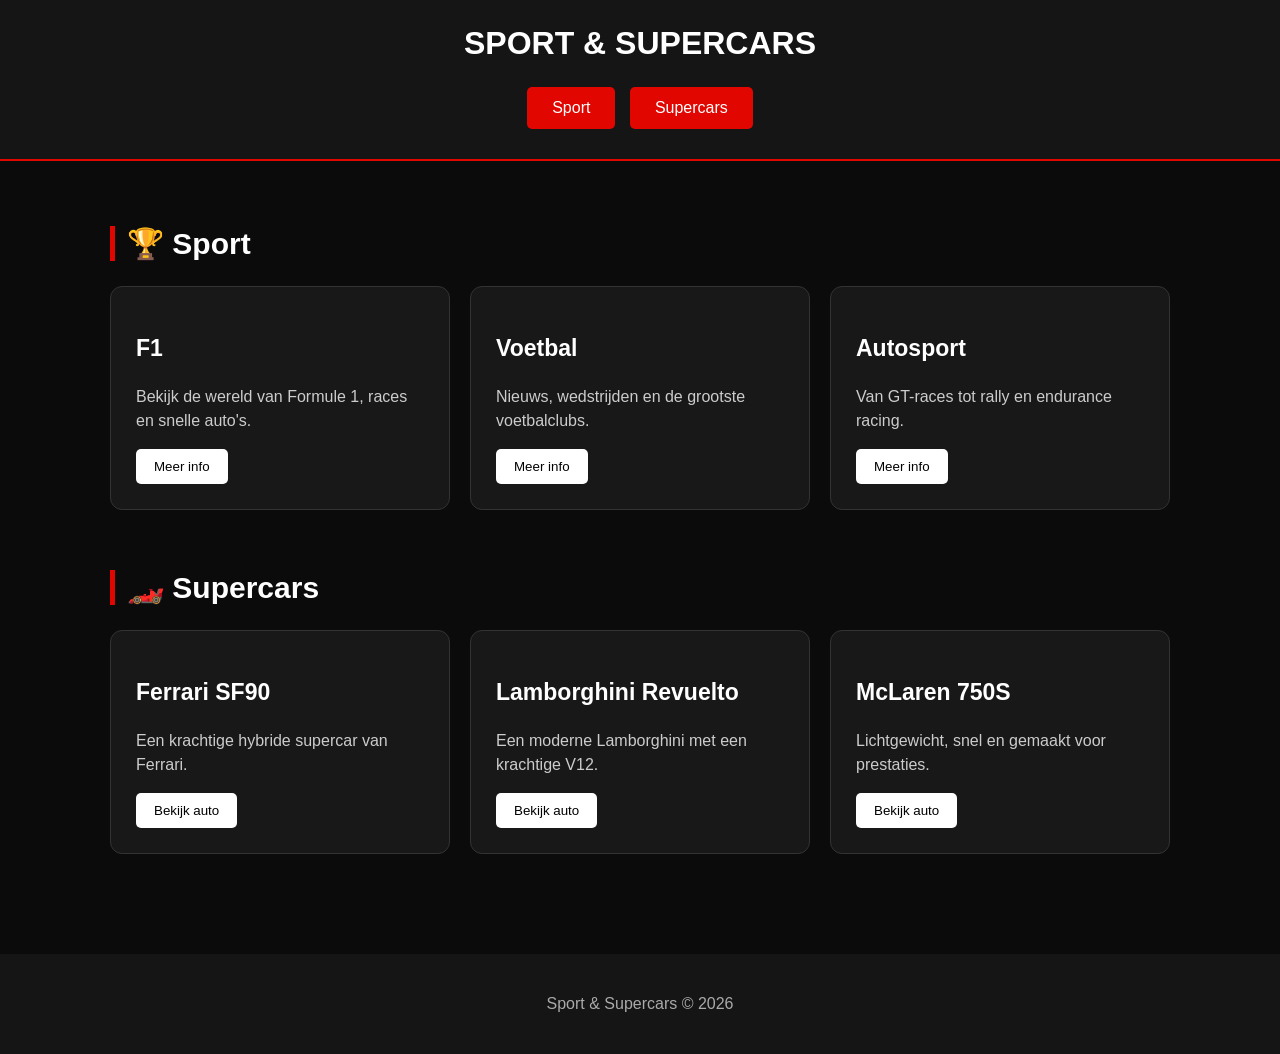
==== index.html @ 11215ab8 "Rename Index.html to index.html" ====
<!DOCTYPE html>
<html lang="nl">
<head>
    <meta charset="UTF-8">
    <meta name="viewport" content="width=device-width, initial-scale=1.0">

    <title>Sport & Supercars</title>

    <link rel="stylesheet" href="style.css">
</head>

<body>

    <header>
        <h1>SPORT & SUPERCARS</h1>

        <nav>
            <button onclick="showSection('sport')">Sport</button>
            <button onclick="showSection('cars')">Supercars</button>
        </nav>
    </header>


    <main>

        <section id="sport">
            <h2>🏆 Sport</h2>

            <div class="cards">

                <div class="card">
                    <h3>F1</h3>
                    <p>Bekijk de wereld van Formule 1, races en snelle auto's.</p>
                    <button onclick="showMessage('Formule 1 is de snelste raceklasse ter wereld!')">
                        Meer info
                    </button>
                </div>

                <div class="card">
                    <h3>Voetbal</h3>
                    <p>Nieuws, wedstrijden en de grootste voetbalclubs.</p>
                    <button onclick="showMessage('Voetbal is een van de populairste sporten ter wereld!')">
                        Meer info
                    </button>
                </div>

                <div class="card">
                    <h3>Autosport</h3>
                    <p>Van GT-races tot rally en endurance racing.</p>
                    <button onclick="showMessage('Autosport draait om snelheid, techniek en strategie!')">
                        Meer info
                    </button>
                </div>

            </div>
        </section>


        <section id="cars">
            <h2>🏎️ Supercars</h2>

            <div class="cards">

                <div class="card car">
                    <h3>Ferrari SF90</h3>
                    <p>Een krachtige hybride supercar van Ferrari.</p>
                    <button onclick="showMessage('De Ferrari SF90 combineert een V8 met elektrische motoren.')">
                        Bekijk auto
                    </button>
                </div>

                <div class="card car">
                    <h3>Lamborghini Revuelto</h3>
                    <p>Een moderne Lamborghini met een krachtige V12.</p>
                    <button onclick="showMessage('De Revuelto is een hybride V12-supercar.')">
                        Bekijk auto
                    </button>
                </div>

                <div class="card car">
                    <h3>McLaren 750S</h3>
                    <p>Lichtgewicht, snel en gemaakt voor prestaties.</p>
                    <button onclick="showMessage('De McLaren 750S is gebouwd met snelheid als belangrijkste doel.')">
                        Bekijk auto
                    </button>
                </div>

            </div>
        </section>

    </main>


    <div id="message"></div>


    <footer>
        <p>Sport & Supercars © 2026</p>
    </footer>


    <script src="script.js"></script>

</body>
</html>
---- style.css ----
* {
    box-sizing: border-box;
}

body {
    margin: 0;
    font-family: Arial, sans-serif;
    background: #0b0b0b;
    color: white;
}

header {
    background: #151515;
    padding: 25px;
    text-align: center;
    border-bottom: 2px solid #e10600;
}

header h1 {
    margin: 0 0 20px;
    font-size: 32px;
}

nav button {
    background: #e10600;
    color: white;
    border: none;
    padding: 12px 25px;
    margin: 5px;
    border-radius: 5px;
    cursor: pointer;
    font-size: 16px;
}

nav button:hover {
    background: #ff2b2b;
}

main {
    max-width: 1100px;
    margin: auto;
    padding: 40px 20px;
}

section {
    margin-bottom: 60px;
}

h2 {
    font-size: 30px;
    border-left: 5px solid #e10600;
    padding-left: 12px;
}

.cards {
    display: flex;
    gap: 20px;
    flex-wrap: wrap;
}

.card {
    background: #181818;
    padding: 25px;
    border-radius: 12px;
    flex: 1;
    min-width: 250px;
    border: 1px solid #333;
    transition: 0.3s;
}

.card:hover {
    transform: translateY(-7px);
    border-color: #e10600;
}

.card h3 {
    font-size: 23px;
}

.card p {
    color: #cccccc;
    line-height: 1.5;
}

.card button {
    background: white;
    color: black;
    border: none;
    padding: 10px 18px;
    border-radius: 5px;
    cursor: pointer;
}

.card button:hover {
    background: #e10600;
    color: white;
}

#message {
    display: none;
    position: fixed;
    bottom: 25px;
    right: 25px;
    background: #e10600;
    padding: 18px 25px;
    border-radius: 8px;
    max-width: 350px;
}

footer {
    text-align: center;
    padding: 25px;
    background: #151515;
    color: #aaa;
}
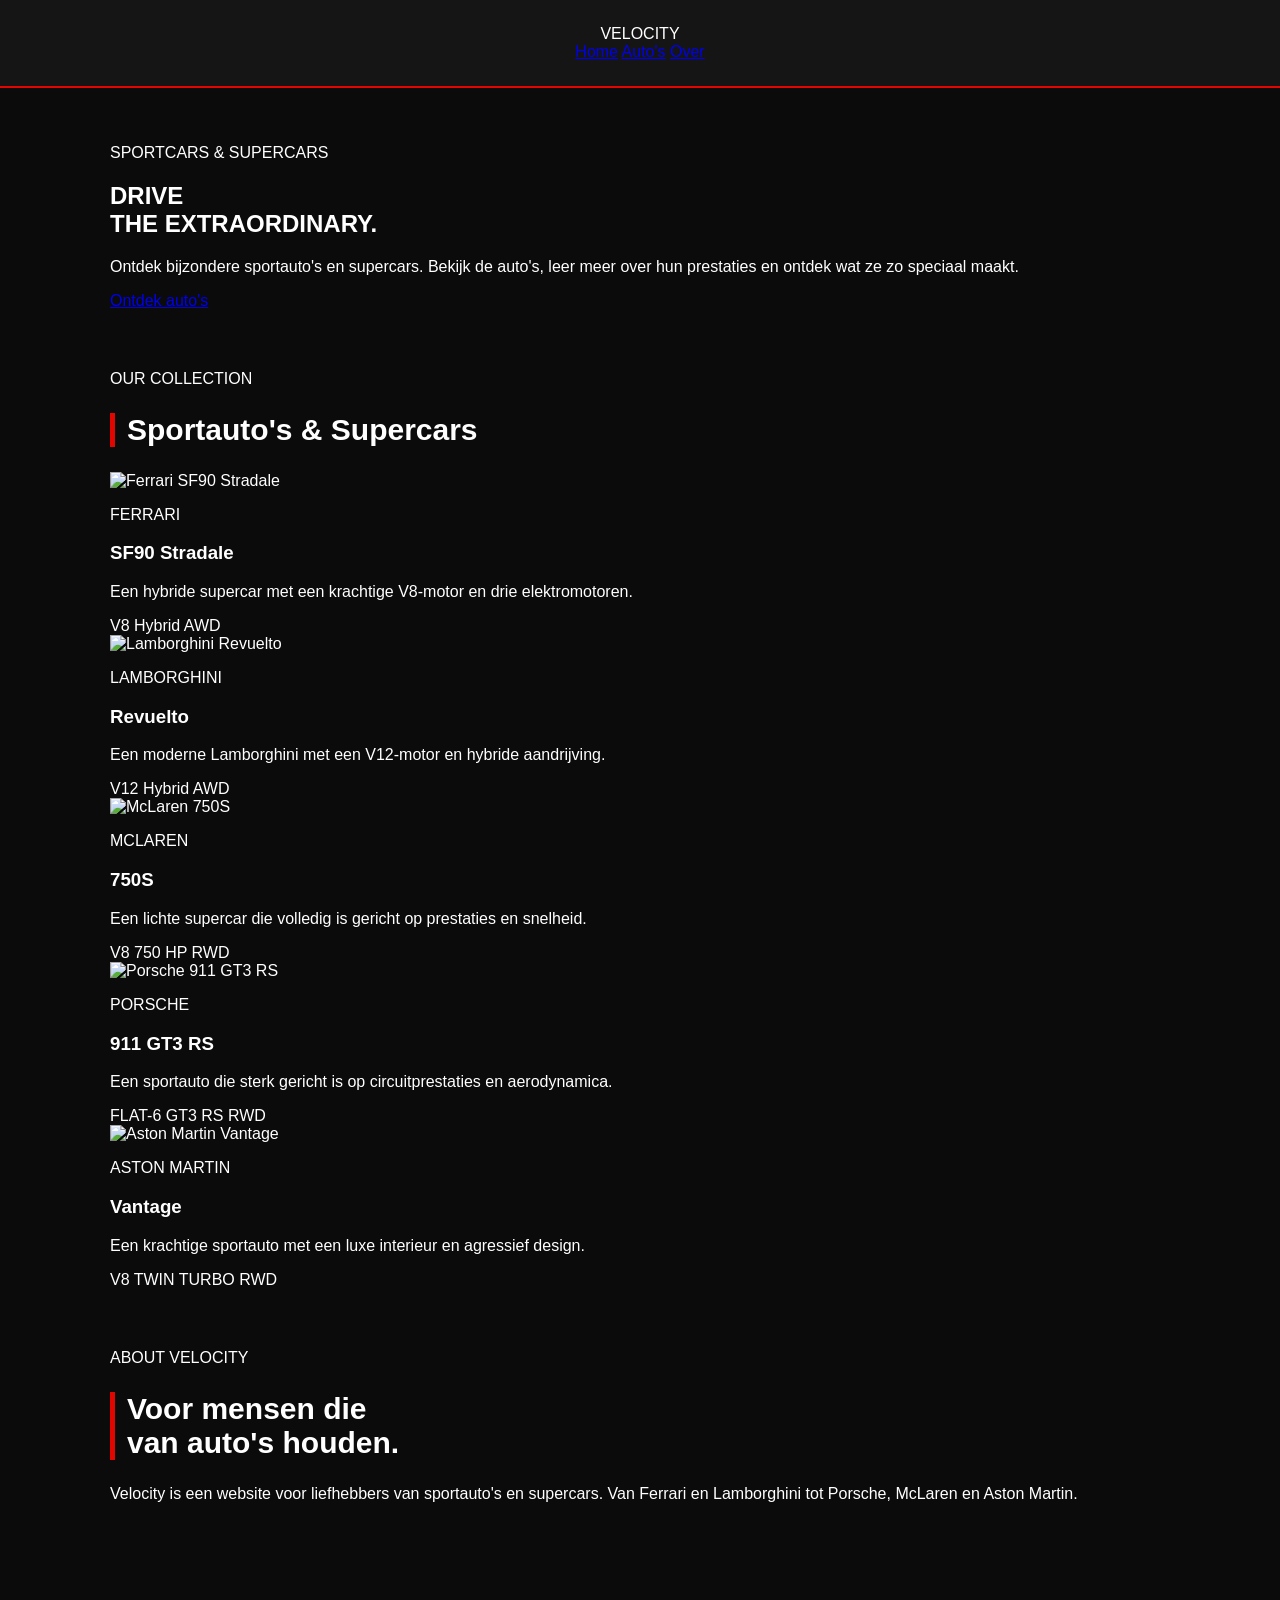
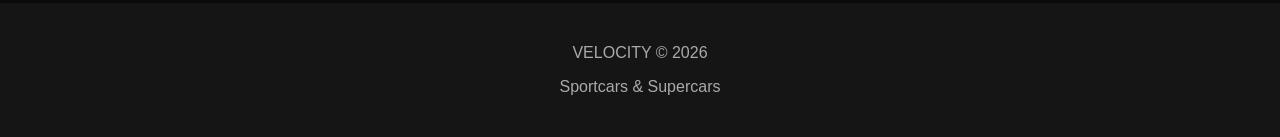
==== commit 82acda3f: "Update index.html" ====
--- a/index.html
+++ b/index.html
@@ -4,7 +4,7 @@
     <meta charset="UTF-8">
     <meta name="viewport" content="width=device-width, initial-scale=1.0">
 
-    <title>Sport & Supercars</title>
+    <title>Velocity | Sportcars & Supercars</title>
 
     <link rel="stylesheet" href="style.css">
 </head>
@@ -12,90 +12,251 @@
 <body>
 
     <header>
-        <h1>SPORT & SUPERCARS</h1>
+
+        <div class="logo">
+            VELOCITY
+        </div>
 
         <nav>
-            <button onclick="showSection('sport')">Sport</button>
-            <button onclick="showSection('cars')">Supercars</button>
+            <a href="#home">Home</a>
+            <a href="#cars">Auto's</a>
+            <a href="#about">Over</a>
         </nav>
+
     </header>
 
 
     <main>
 
-        <section id="sport">
-            <h2>🏆 Sport</h2>
-
-            <div class="cards">
-
-                <div class="card">
-                    <h3>F1</h3>
-                    <p>Bekijk de wereld van Formule 1, races en snelle auto's.</p>
-                    <button onclick="showMessage('Formule 1 is de snelste raceklasse ter wereld!')">
-                        Meer info
-                    </button>
-                </div>
-
-                <div class="card">
-                    <h3>Voetbal</h3>
-                    <p>Nieuws, wedstrijden en de grootste voetbalclubs.</p>
-                    <button onclick="showMessage('Voetbal is een van de populairste sporten ter wereld!')">
-                        Meer info
-                    </button>
-                </div>
-
-                <div class="card">
-                    <h3>Autosport</h3>
-                    <p>Van GT-races tot rally en endurance racing.</p>
-                    <button onclick="showMessage('Autosport draait om snelheid, techniek en strategie!')">
-                        Meer info
-                    </button>
-                </div>
+        <!-- HERO -->
+
+        <section id="home" class="hero">
+
+            <div class="hero-text">
+
+                <p class="small-title">SPORTCARS & SUPERCARS</p>
+
+                <h1>
+                    DRIVE<br>
+                    <span>THE EXTRAORDINARY.</span>
+                </h1>
+
+                <p>
+                    Ontdek bijzondere sportauto's en supercars.
+                    Bekijk de auto's, leer meer over hun prestaties
+                    en ontdek wat ze zo speciaal maakt.
+                </p>
+
+                <a href="#cars" class="hero-button">
+                    Ontdek auto's
+                </a>
 
             </div>
+
         </section>
 
 
-        <section id="cars">
-            <h2>🏎️ Supercars</h2>
-
-            <div class="cards">
-
-                <div class="card car">
-                    <h3>Ferrari SF90</h3>
-                    <p>Een krachtige hybride supercar van Ferrari.</p>
-                    <button onclick="showMessage('De Ferrari SF90 combineert een V8 met elektrische motoren.')">
-                        Bekijk auto
-                    </button>
-                </div>
-
-                <div class="card car">
-                    <h3>Lamborghini Revuelto</h3>
-                    <p>Een moderne Lamborghini met een krachtige V12.</p>
-                    <button onclick="showMessage('De Revuelto is een hybride V12-supercar.')">
-                        Bekijk auto
-                    </button>
-                </div>
-
-                <div class="card car">
-                    <h3>McLaren 750S</h3>
-                    <p>Lichtgewicht, snel en gemaakt voor prestaties.</p>
-                    <button onclick="showMessage('De McLaren 750S is gebouwd met snelheid als belangrijkste doel.')">
-                        Bekijk auto
-                    </button>
-                </div>
-
+        <!-- CARS -->
+
+        <section id="cars" class="cars-section">
+
+            <div class="section-title">
+                <p>OUR COLLECTION</p>
+                <h2>Sportauto's & Supercars</h2>
             </div>
+
+
+            <div class="cars-grid">
+
+
+                <!-- Ferrari -->
+
+                <article class="car-card">
+
+                    <img
+                        src="https://commons.wikimedia.org/wiki/Special:FilePath/Ferrari%20SF90%20Stradale%20%E2%80%93%20f%2002052026.jpg"
+                        alt="Ferrari SF90 Stradale"
+                    >
+
+                    <div class="car-info">
+
+                        <p class="brand">FERRARI</p>
+
+                        <h3>SF90 Stradale</h3>
+
+                        <p>
+                            Een hybride supercar met een krachtige
+                            V8-motor en drie elektromotoren.
+                        </p>
+
+                        <div class="specs">
+                            <span>V8</span>
+                            <span>Hybrid</span>
+                            <span>AWD</span>
+                        </div>
+
+                    </div>
+
+                </article>
+
+
+                <!-- Lamborghini -->
+
+                <article class="car-card">
+
+                    <img
+                        src="https://commons.wikimedia.org/wiki/Special:FilePath/Lamborghini%20Revuelto%20IMG%200562.jpg"
+                        alt="Lamborghini Revuelto"
+                    >
+
+                    <div class="car-info">
+
+                        <p class="brand">LAMBORGHINI</p>
+
+                        <h3>Revuelto</h3>
+
+                        <p>
+                            Een moderne Lamborghini met een
+                            V12-motor en hybride aandrijving.
+                        </p>
+
+                        <div class="specs">
+                            <span>V12</span>
+                            <span>Hybrid</span>
+                            <span>AWD</span>
+                        </div>
+
+                    </div>
+
+                </article>
+
+
+                <!-- McLaren -->
+
+                <article class="car-card">
+
+                    <img
+                        src="https://commons.wikimedia.org/wiki/Special:FilePath/McLaren%20750S%20%2853047565942%29.jpg"
+                        alt="McLaren 750S"
+                    >
+
+                    <div class="car-info">
+
+                        <p class="brand">MCLAREN</p>
+
+                        <h3>750S</h3>
+
+                        <p>
+                            Een lichte supercar die volledig is
+                            gericht op prestaties en snelheid.
+                        </p>
+
+                        <div class="specs">
+                            <span>V8</span>
+                            <span>750 HP</span>
+                            <span>RWD</span>
+                        </div>
+
+                    </div>
+
+                </article>
+
+
+                <!-- Porsche -->
+
+                <article class="car-card">
+
+                    <img
+                        src="https://commons.wikimedia.org/wiki/Special:FilePath/Porsche%20911%20GT3%20RS.jpg"
+                        alt="Porsche 911 GT3 RS"
+                    >
+
+                    <div class="car-info">
+
+                        <p class="brand">PORSCHE</p>
+
+                        <h3>911 GT3 RS</h3>
+
+                        <p>
+                            Een sportauto die sterk gericht is op
+                            circuitprestaties en aerodynamica.
+                        </p>
+
+                        <div class="specs">
+                            <span>FLAT-6</span>
+                            <span>GT3 RS</span>
+                            <span>RWD</span>
+                        </div>
+
+                    </div>
+
+                </article>
+
+
+                <!-- Aston Martin -->
+
+                <article class="car-card">
+
+                    <img
+                        src="https://commons.wikimedia.org/wiki/Special:FilePath/Aston%20Martin%20Vantage%20%282024%29%20IMG%200002.jpg"
+                        alt="Aston Martin Vantage"
+                    >
+
+                    <div class="car-info">
+
+                        <p class="brand">ASTON MARTIN</p>
+
+                        <h3>Vantage</h3>
+
+                        <p>
+                            Een krachtige sportauto met een
+                            luxe interieur en agressief design.
+                        </p>
+
+                        <div class="specs">
+                            <span>V8</span>
+                            <span>TWIN TURBO</span>
+                            <span>RWD</span>
+                        </div>
+
+                    </div>
+
+                </article>
+
+
+            </div>
+
         </section>
 
+
+        <!-- ABOUT -->
+
+        <section id="about" class="about">
+
+            <p>ABOUT VELOCITY</p>
+
+            <h2>
+                Voor mensen die<br>
+                van auto's houden.
+            </h2>
+
+            <p class="about-text">
+                Velocity is een website voor liefhebbers van
+                sportauto's en supercars. Van Ferrari en Lamborghini
+                tot Porsche, McLaren en Aston Martin.
+            </p>
+
+        </section>
+
     </main>
 
 
-    <div id="message"></div>
-
-
     <footer>
-        <p>Sport & Supercars © 2026</p>
+
+        <p>VELOCITY © 2026</p>
+
+        <p>Sportcars & Supercars</p>
+
     </footer>
 
 
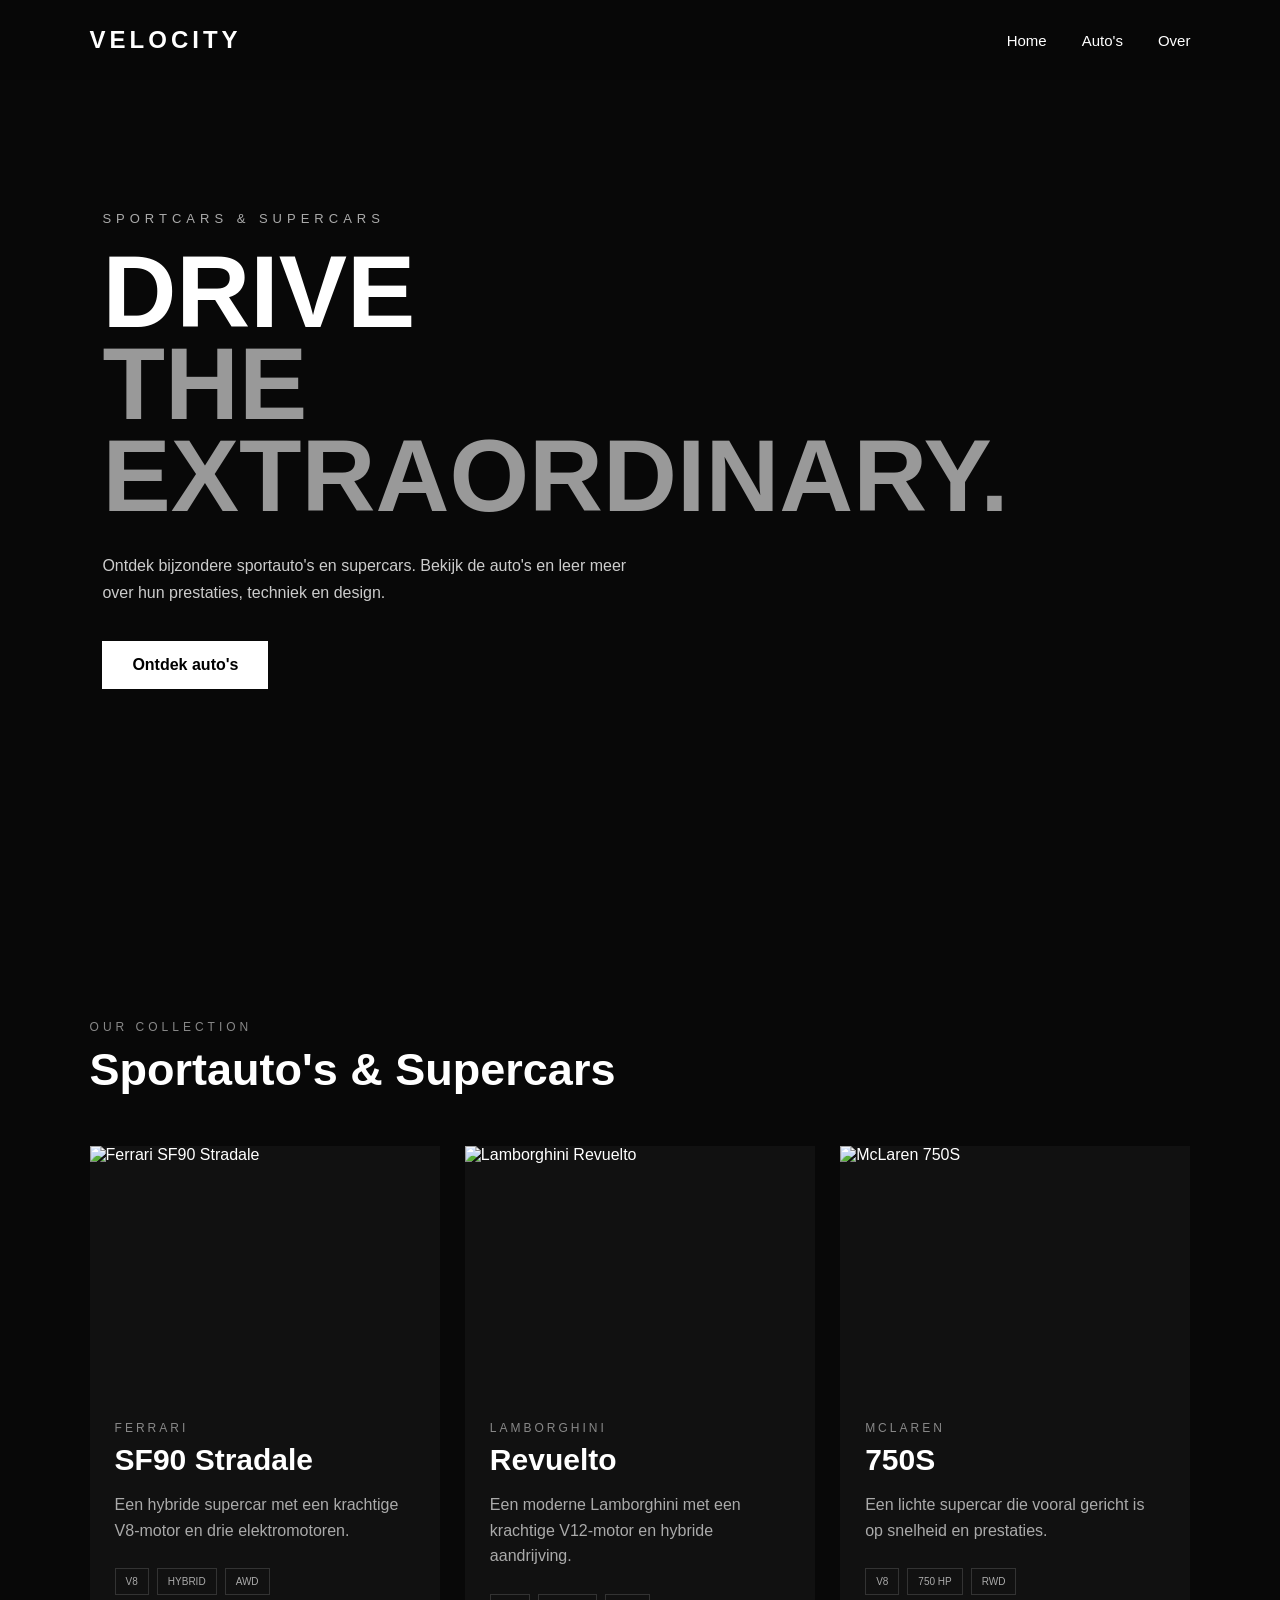
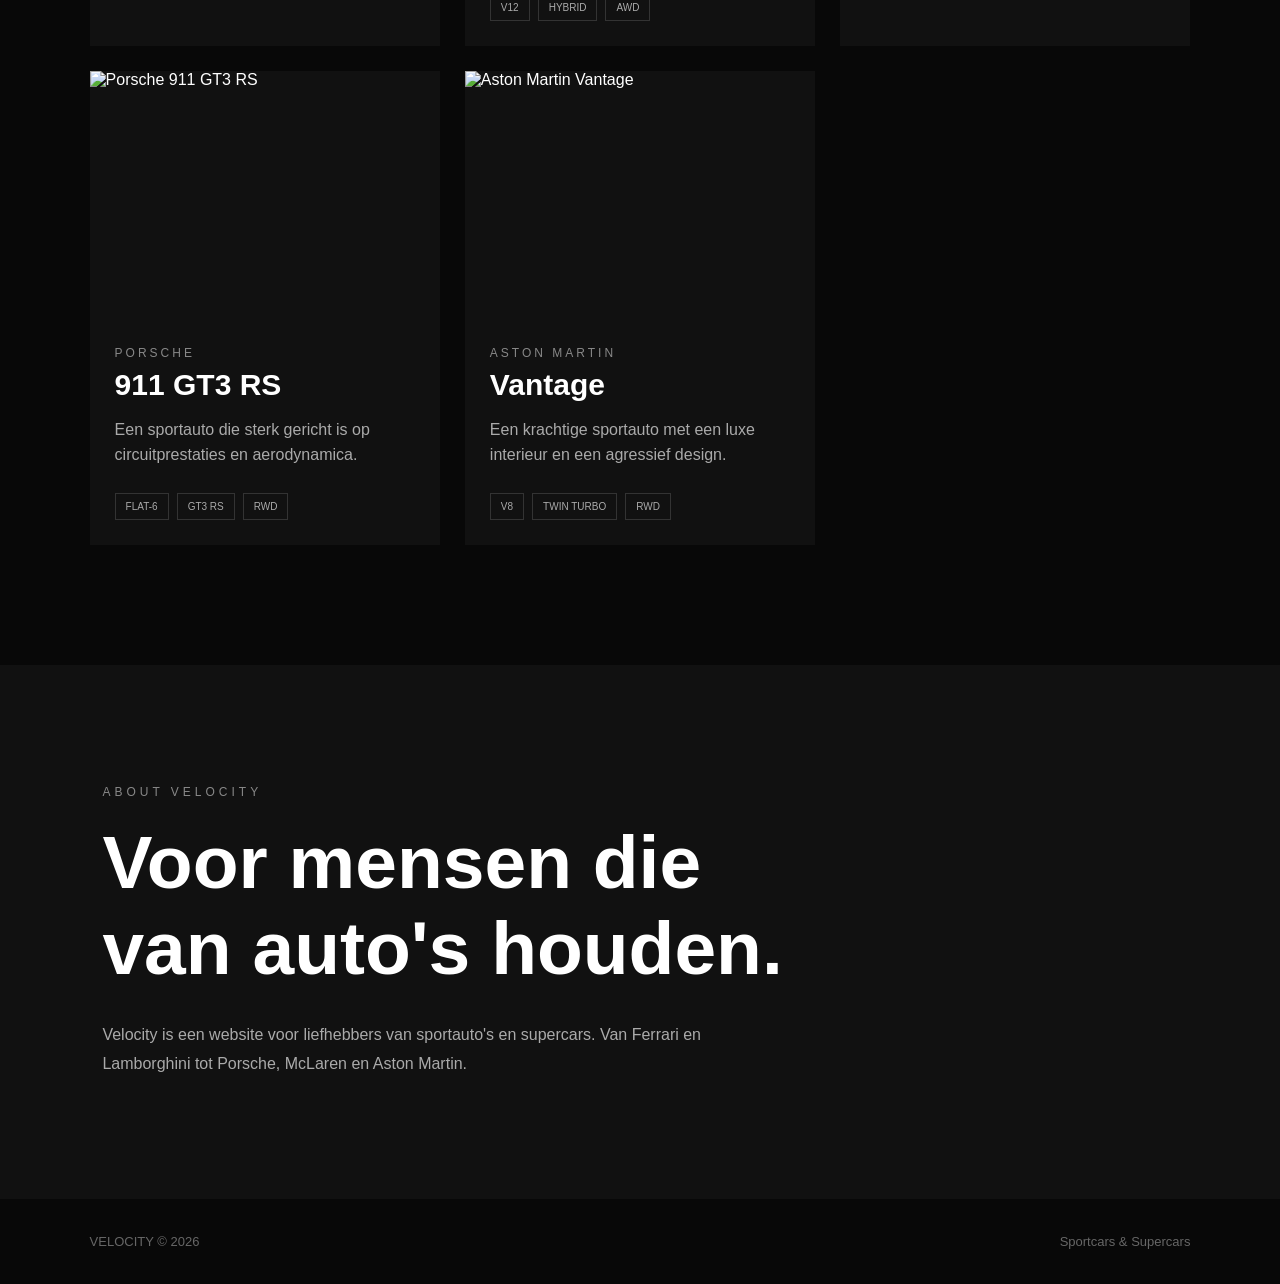
==== commit ce12496e: "Update index.html" ====
--- a/index.html
+++ b/index.html
@@ -1,5 +1,6 @@
 <!DOCTYPE html>
 <html lang="nl">
+
 <head>
     <meta charset="UTF-8">
     <meta name="viewport" content="width=device-width, initial-scale=1.0">
@@ -9,7 +10,10 @@
     <link rel="stylesheet" href="style.css">
 </head>
 
+
 <body>
+
+    <!-- HEADER -->
 
     <header>
 
@@ -26,25 +30,31 @@
     </header>
 
 
+
+    <!-- HOOFDGEDEELTE -->
+
     <main>
 
+
         <!-- HERO -->
 
         <section id="home" class="hero">
 
             <div class="hero-text">
 
-                <p class="small-title">SPORTCARS & SUPERCARS</p>
+                <p class="small-title">
+                    SPORTCARS & SUPERCARS
+                </p>
 
                 <h1>
                     DRIVE<br>
                     <span>THE EXTRAORDINARY.</span>
                 </h1>
 
-                <p>
+                <p class="intro">
                     Ontdek bijzondere sportauto's en supercars.
-                    Bekijk de auto's, leer meer over hun prestaties
-                    en ontdek wat ze zo speciaal maakt.
+                    Bekijk de auto's en leer meer over hun
+                    prestaties, techniek en design.
                 </p>
 
                 <a href="#cars" class="hero-button">
@@ -56,20 +66,29 @@
         </section>
 
 
-        <!-- CARS -->
+
+        <!-- AUTO'S -->
 
         <section id="cars" class="cars-section">
 
             <div class="section-title">
-                <p>OUR COLLECTION</p>
-                <h2>Sportauto's & Supercars</h2>
+
+                <p>
+                    OUR COLLECTION
+                </p>
+
+                <h2>
+                    Sportauto's & Supercars
+                </h2>
+
             </div>
 
 
+
             <div class="cars-grid">
 
 
-                <!-- Ferrari -->
+                <!-- FERRARI -->
 
                 <article class="car-card">
 
@@ -80,27 +99,35 @@
 
                     <div class="car-info">
 
-                        <p class="brand">FERRARI</p>
-
-                        <h3>SF90 Stradale</h3>
-
-                        <p>
-                            Een hybride supercar met een krachtige
-                            V8-motor en drie elektromotoren.
-                        </p>
-
-                        <div class="specs">
+                        <p class="brand">
+                            FERRARI
+                        </p>
+
+                        <h3>
+                            SF90 Stradale
+                        </h3>
+
+                        <p>
+                            Een hybride supercar met een
+                            krachtige V8-motor en drie
+                            elektromotoren.
+                        </p>
+
+                        <div class="specs">
+
                             <span>V8</span>
-                            <span>Hybrid</span>
+                            <span>HYBRID</span>
                             <span>AWD</span>
-                        </div>
-
-                    </div>
-
-                </article>
-
-
-                <!-- Lamborghini -->
+
+                        </div>
+
+                    </div>
+
+                </article>
+
+
+
+                <!-- LAMBORGHINI -->
 
                 <article class="car-card">
 
@@ -111,27 +138,35 @@
 
                     <div class="car-info">
 
-                        <p class="brand">LAMBORGHINI</p>
-
-                        <h3>Revuelto</h3>
+                        <p class="brand">
+                            LAMBORGHINI
+                        </p>
+
+                        <h3>
+                            Revuelto
+                        </h3>
 
                         <p>
                             Een moderne Lamborghini met een
-                            V12-motor en hybride aandrijving.
-                        </p>
-
-                        <div class="specs">
+                            krachtige V12-motor en hybride
+                            aandrijving.
+                        </p>
+
+                        <div class="specs">
+
                             <span>V12</span>
-                            <span>Hybrid</span>
+                            <span>HYBRID</span>
                             <span>AWD</span>
-                        </div>
-
-                    </div>
-
-                </article>
-
-
-                <!-- McLaren -->
+
+                        </div>
+
+                    </div>
+
+                </article>
+
+
+
+                <!-- MCLAREN -->
 
                 <article class="car-card">
 
@@ -142,27 +177,35 @@
 
                     <div class="car-info">
 
-                        <p class="brand">MCLAREN</p>
-
-                        <h3>750S</h3>
-
-                        <p>
-                            Een lichte supercar die volledig is
-                            gericht op prestaties en snelheid.
-                        </p>
-
-                        <div class="specs">
+                        <p class="brand">
+                            MCLAREN
+                        </p>
+
+                        <h3>
+                            750S
+                        </h3>
+
+                        <p>
+                            Een lichte supercar die vooral
+                            gericht is op snelheid en
+                            prestaties.
+                        </p>
+
+                        <div class="specs">
+
                             <span>V8</span>
                             <span>750 HP</span>
                             <span>RWD</span>
-                        </div>
-
-                    </div>
-
-                </article>
-
-
-                <!-- Porsche -->
+
+                        </div>
+
+                    </div>
+
+                </article>
+
+
+
+                <!-- PORSCHE -->
 
                 <article class="car-card">
 
@@ -173,27 +216,35 @@
 
                     <div class="car-info">
 
-                        <p class="brand">PORSCHE</p>
-
-                        <h3>911 GT3 RS</h3>
-
-                        <p>
-                            Een sportauto die sterk gericht is op
-                            circuitprestaties en aerodynamica.
-                        </p>
-
-                        <div class="specs">
+                        <p class="brand">
+                            PORSCHE
+                        </p>
+
+                        <h3>
+                            911 GT3 RS
+                        </h3>
+
+                        <p>
+                            Een sportauto die sterk gericht
+                            is op circuitprestaties en
+                            aerodynamica.
+                        </p>
+
+                        <div class="specs">
+
                             <span>FLAT-6</span>
                             <span>GT3 RS</span>
                             <span>RWD</span>
-                        </div>
-
-                    </div>
-
-                </article>
-
-
-                <!-- Aston Martin -->
+
+                        </div>
+
+                    </div>
+
+                </article>
+
+
+
+                <!-- ASTON MARTIN -->
 
                 <article class="car-card">
 
@@ -204,19 +255,26 @@
 
                     <div class="car-info">
 
-                        <p class="brand">ASTON MARTIN</p>
-
-                        <h3>Vantage</h3>
-
-                        <p>
-                            Een krachtige sportauto met een
-                            luxe interieur en agressief design.
-                        </p>
-
-                        <div class="specs">
+                        <p class="brand">
+                            ASTON MARTIN
+                        </p>
+
+                        <h3>
+                            Vantage
+                        </h3>
+
+                        <p>
+                            Een krachtige sportauto met
+                            een luxe interieur en een
+                            agressief design.
+                        </p>
+
+                        <div class="specs">
+
                             <span>V8</span>
                             <span>TWIN TURBO</span>
                             <span>RWD</span>
+
                         </div>
 
                     </div>
@@ -229,11 +287,14 @@
         </section>
 
 
-        <!-- ABOUT -->
+
+        <!-- OVER VELOCITY -->
 
         <section id="about" class="about">
 
-            <p>ABOUT VELOCITY</p>
+            <p>
+                ABOUT VELOCITY
+            </p>
 
             <h2>
                 Voor mensen die<br>
@@ -241,26 +302,37 @@
             </h2>
 
             <p class="about-text">
-                Velocity is een website voor liefhebbers van
-                sportauto's en supercars. Van Ferrari en Lamborghini
-                tot Porsche, McLaren en Aston Martin.
+                Velocity is een website voor liefhebbers
+                van sportauto's en supercars. Van Ferrari
+                en Lamborghini tot Porsche, McLaren en
+                Aston Martin.
             </p>
 
         </section>
 
+
     </main>
 
 
+
+    <!-- FOOTER -->
+
     <footer>
 
-        <p>VELOCITY © 2026</p>
-
-        <p>Sportcars & Supercars</p>
+        <p>
+            VELOCITY © 2026
+        </p>
+
+        <p>
+            Sportcars & Supercars
+        </p>
 
     </footer>
 
 
+
     <script src="script.js"></script>
 
 </body>
-</html>
+
+</html>
--- a/style.css
+++ b/style.css
@@ -1,115 +1,328 @@
 * {
     box-sizing: border-box;
+    margin: 0;
+    padding: 0;
+}
+
+html {
+    scroll-behavior: smooth;
 }
 
 body {
-    margin: 0;
     font-family: Arial, sans-serif;
-    background: #0b0b0b;
+    background: #080808;
     color: white;
 }
 
+
+/* HEADER */
+
 header {
-    background: #151515;
-    padding: 25px;
-    text-align: center;
-    border-bottom: 2px solid #e10600;
-}
-
-header h1 {
-    margin: 0 0 20px;
-    font-size: 32px;
-}
-
-nav button {
-    background: #e10600;
+    position: fixed;
+    top: 0;
+    width: 100%;
+    height: 80px;
+
+    display: flex;
+    justify-content: space-between;
+    align-items: center;
+
+    padding: 0 7%;
+
+    background: rgba(8, 8, 8, 0.85);
+
+    backdrop-filter: blur(10px);
+
+    z-index: 100;
+}
+
+
+.logo {
+    font-size: 24px;
+    font-weight: bold;
+    letter-spacing: 4px;
+}
+
+
+nav {
+    display: flex;
+    gap: 35px;
+}
+
+
+nav a {
     color: white;
-    border: none;
-    padding: 12px 25px;
-    margin: 5px;
-    border-radius: 5px;
-    cursor: pointer;
-    font-size: 16px;
-}
-
-nav button:hover {
-    background: #ff2b2b;
-}
-
-main {
-    max-width: 1100px;
-    margin: auto;
-    padding: 40px 20px;
-}
-
-section {
-    margin-bottom: 60px;
-}
-
-h2 {
-    font-size: 30px;
-    border-left: 5px solid #e10600;
-    padding-left: 12px;
-}
-
-.cards {
-    display: flex;
-    gap: 20px;
-    flex-wrap: wrap;
-}
-
-.card {
-    background: #181818;
-    padding: 25px;
-    border-radius: 12px;
-    flex: 1;
-    min-width: 250px;
-    border: 1px solid #333;
-    transition: 0.3s;
-}
-
-.card:hover {
-    transform: translateY(-7px);
-    border-color: #e10600;
-}
-
-.card h3 {
-    font-size: 23px;
-}
-
-.card p {
-    color: #cccccc;
-    line-height: 1.5;
-}
-
-.card button {
+    text-decoration: none;
+    font-size: 15px;
+}
+
+
+nav a:hover {
+    color: #999;
+}
+
+
+/* HERO */
+
+.hero {
+    min-height: 100vh;
+
+    display: flex;
+    align-items: center;
+
+    padding: 120px 8%;
+
+    background:
+        linear-gradient(
+            90deg,
+            #080808 0%,
+            rgba(8, 8, 8, 0.8) 40%,
+            rgba(8, 8, 8, 0.2) 100%
+        ),
+        url("https://commons.wikimedia.org/wiki/Special:FilePath/Ferrari%20SF90%20Stradale%20%E2%80%93%20f%2002052026.jpg");
+
+    background-size: cover;
+    background-position: center;
+}
+
+
+.hero-text {
+    max-width: 650px;
+}
+
+
+.small-title {
+    letter-spacing: 5px;
+    font-size: 13px;
+    color: #aaa;
+    margin-bottom: 20px;
+}
+
+
+.hero h1 {
+    font-size: clamp(55px, 8vw, 110px);
+    line-height: 0.9;
+    margin-bottom: 30px;
+}
+
+
+.hero h1 span {
+    color: #999;
+}
+
+
+.hero-text > p:not(.small-title) {
+    color: #ccc;
+    line-height: 1.7;
+    max-width: 550px;
+    margin-bottom: 35px;
+}
+
+
+.hero-button {
+    display: inline-block;
+
     background: white;
     color: black;
-    border: none;
-    padding: 10px 18px;
-    border-radius: 5px;
-    cursor: pointer;
-}
-
-.card button:hover {
-    background: #e10600;
-    color: white;
-}
-
-#message {
-    display: none;
-    position: fixed;
-    bottom: 25px;
-    right: 25px;
-    background: #e10600;
-    padding: 18px 25px;
-    border-radius: 8px;
-    max-width: 350px;
-}
+
+    padding: 15px 30px;
+
+    text-decoration: none;
+
+    font-weight: bold;
+
+    transition: 0.3s;
+}
+
+
+.hero-button:hover {
+    background: #aaa;
+}
+
+
+/* CARS */
+
+.cars-section {
+    padding: 120px 7%;
+}
+
+
+.section-title {
+    margin-bottom: 50px;
+}
+
+
+.section-title p {
+    color: #888;
+    letter-spacing: 4px;
+    font-size: 12px;
+}
+
+
+.section-title h2 {
+    font-size: 45px;
+    margin-top: 10px;
+}
+
+
+.cars-grid {
+    display: grid;
+
+    grid-template-columns:
+        repeat(auto-fit, minmax(300px, 1fr));
+
+    gap: 25px;
+}
+
+
+.car-card {
+    background: #111;
+
+    overflow: hidden;
+
+    transition: 0.4s;
+}
+
+
+.car-card:hover {
+    transform: translateY(-10px);
+}
+
+
+.car-card img {
+    width: 100%;
+    height: 250px;
+
+    object-fit: cover;
+
+    display: block;
+
+    transition: 0.5s;
+}
+
+
+.car-card:hover img {
+    transform: scale(1.05);
+}
+
+
+.car-info {
+    padding: 25px;
+}
+
+
+.brand {
+    color: #888;
+    font-size: 12px;
+    letter-spacing: 3px;
+}
+
+
+.car-info h3 {
+    font-size: 30px;
+    margin: 8px 0 15px;
+}
+
+
+.car-info > p:not(.brand) {
+    color: #aaa;
+    line-height: 1.6;
+}
+
+
+.specs {
+    display: flex;
+    gap: 8px;
+
+    margin-top: 25px;
+
+    flex-wrap: wrap;
+}
+
+
+.specs span {
+    border: 1px solid #333;
+
+    padding: 7px 10px;
+
+    font-size: 10px;
+
+    color: #aaa;
+}
+
+
+/* ABOUT */
+
+.about {
+    padding: 120px 8%;
+
+    background: #111;
+}
+
+
+.about > p:first-child {
+    color: #888;
+    letter-spacing: 4px;
+    font-size: 12px;
+}
+
+
+.about h2 {
+    font-size: clamp(40px, 6vw, 75px);
+    margin: 20px 0 30px;
+}
+
+
+.about-text {
+    max-width: 600px;
+    color: #aaa;
+    line-height: 1.8;
+}
+
+
+/* FOOTER */
 
 footer {
-    text-align: center;
-    padding: 25px;
-    background: #151515;
-    color: #aaa;
+    padding: 35px 7%;
+
+    display: flex;
+    justify-content: space-between;
+
+    color: #666;
+
+    font-size: 13px;
+}
+
+
+@media (max-width: 600px) {
+
+    header {
+        padding: 0 20px;
+    }
+
+    nav {
+        gap: 15px;
+    }
+
+    nav a {
+        font-size: 13px;
+    }
+
+    .hero {
+        padding: 120px 25px 60px;
+    }
+
+    .cars-section {
+        padding: 80px 20px;
+    }
+
+    .section-title h2 {
+        font-size: 35px;
+    }
+
+    footer {
+        flex-direction: column;
+        gap: 10px;
+    }
+
 }
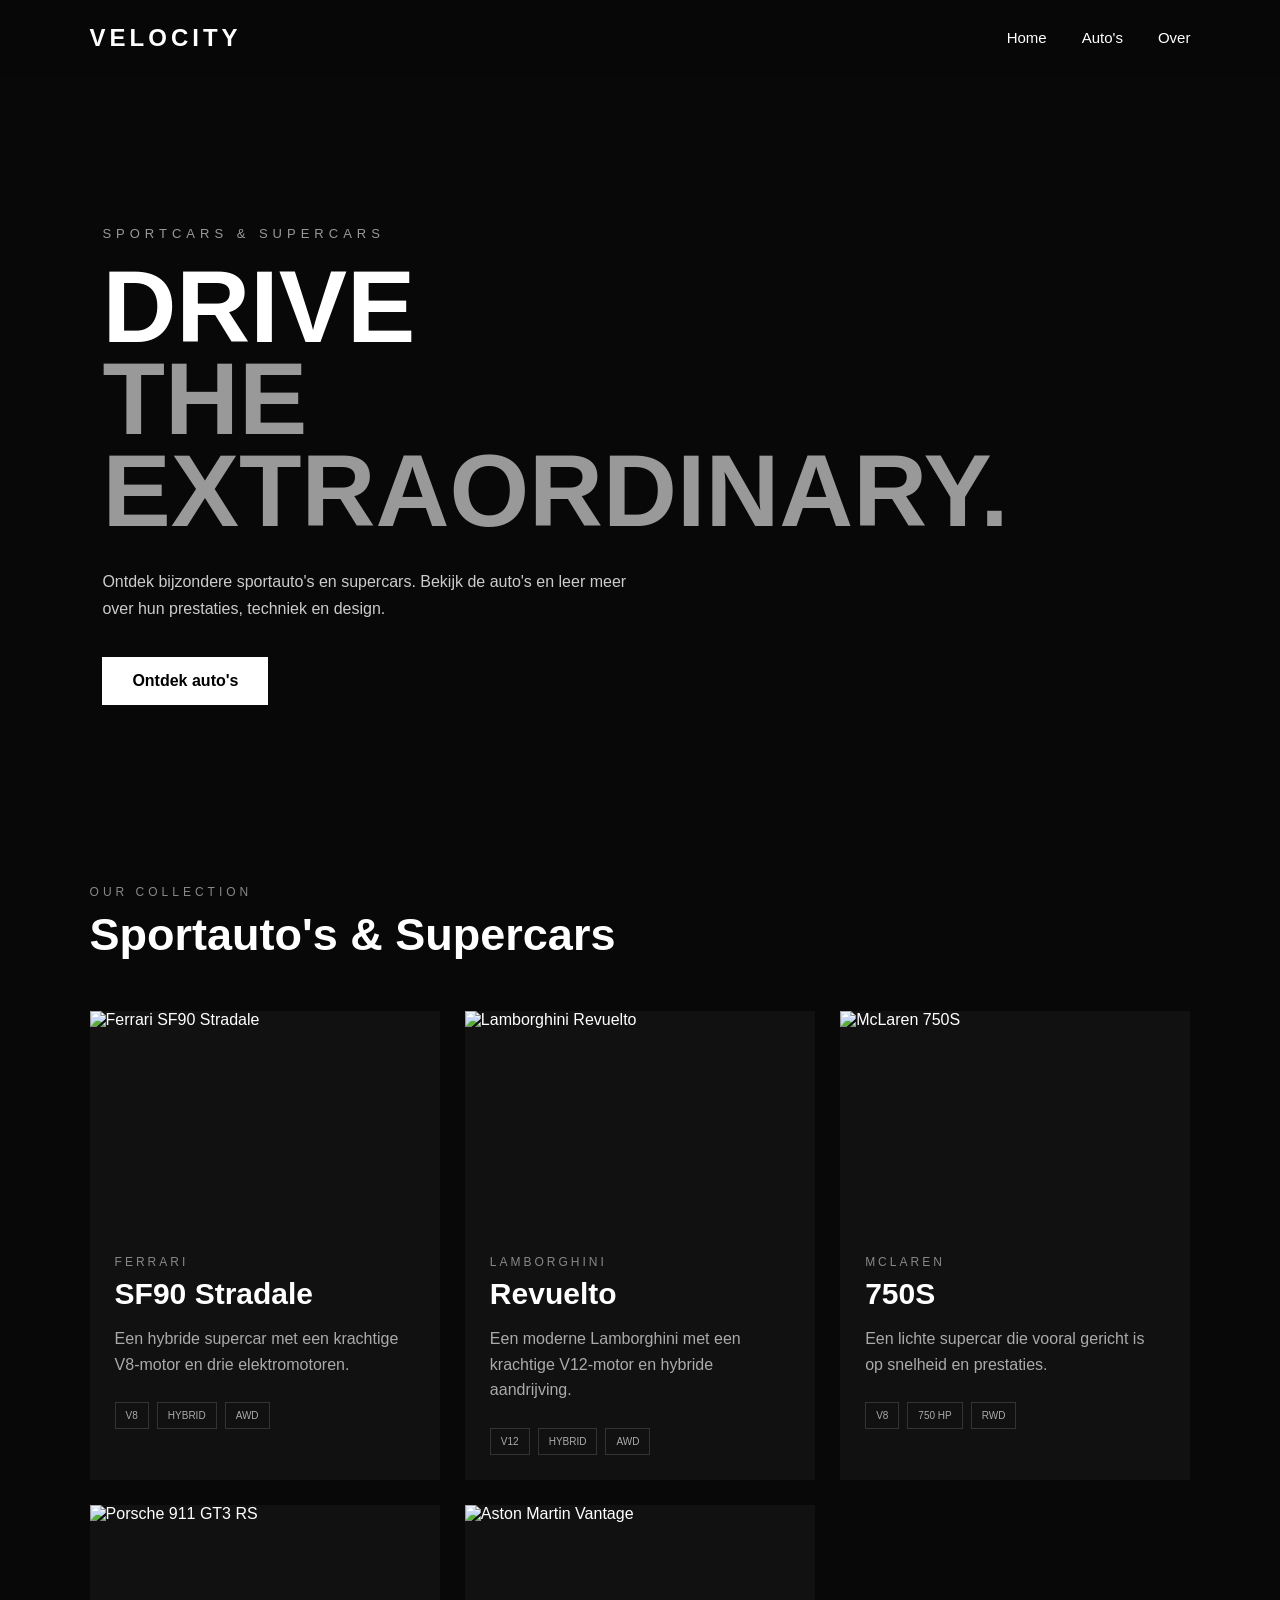
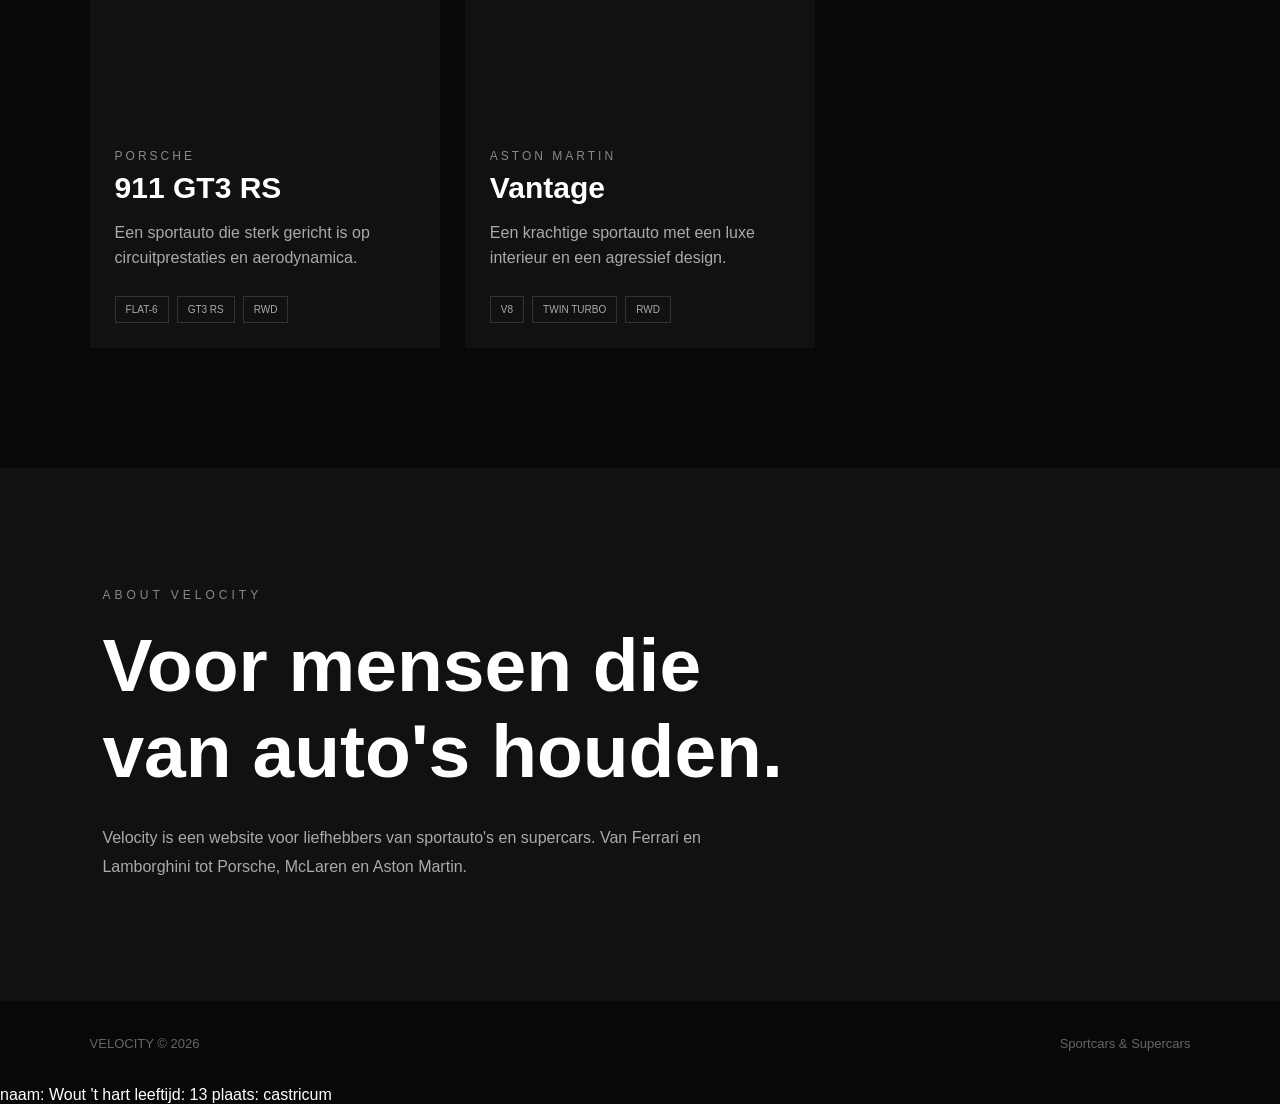
==== commit 9e238582: "Add personal information section in footer" ====
--- a/index.html
+++ b/index.html
@@ -329,10 +329,16 @@
 
     </footer>
 
+    <p>naam: Wout 't hart
+     leeftijd: 13
+        plaats: castricum
+     
+    </p>
+
 
 
     <script src="script.js"></script>
 
 </body>
 
-</html>+</html>
--- a/style.css
+++ b/style.css
@@ -4,26 +4,36 @@
     padding: 0;
 }
 
+
 html {
     scroll-behavior: smooth;
 }
 
+
 body {
     font-family: Arial, sans-serif;
+
     background: #080808;
+
     color: white;
 }
 
 
-/* HEADER */
+/* =========================
+   HEADER
+========================= */
 
 header {
     position: fixed;
+
     top: 0;
+    left: 0;
+
     width: 100%;
-    height: 80px;
+    height: 75px;
 
     display: flex;
+
     justify-content: space-between;
     align-items: center;
 
@@ -39,21 +49,28 @@
 
 .logo {
     font-size: 24px;
+
     font-weight: bold;
+
     letter-spacing: 4px;
 }
 
 
 nav {
     display: flex;
+
     gap: 35px;
 }
 
 
 nav a {
     color: white;
+
     text-decoration: none;
+
     font-size: 15px;
+
+    transition: 0.3s;
 }
 
 
@@ -62,27 +79,38 @@
 }
 
 
-/* HERO */
+
+/* =========================
+   HERO
+========================= */
 
 .hero {
-    min-height: 100vh;
+    min-height: 85vh;
 
     display: flex;
-    align-items: center;
-
-    padding: 120px 8%;
+
+    align-items: flex-end;
+
+    padding: 80px 8% 60px;
 
     background:
+
         linear-gradient(
-            90deg,
-            #080808 0%,
-            rgba(8, 8, 8, 0.8) 40%,
-            rgba(8, 8, 8, 0.2) 100%
+            0deg,
+            #080808 5%,
+            rgba(8, 8, 8, 0.45) 60%,
+            rgba(8, 8, 8, 0.05) 100%
         ),
+
         url("https://commons.wikimedia.org/wiki/Special:FilePath/Ferrari%20SF90%20Stradale%20%E2%80%93%20f%2002052026.jpg");
 
-    background-size: cover;
-    background-position: center;
+    background-size: contain;
+
+    background-repeat: no-repeat;
+
+    background-position: center 75px;
+
+    background-color: #080808;
 }
 
 
@@ -92,16 +120,21 @@
 
 
 .small-title {
+    color: #999;
+
     letter-spacing: 5px;
+
     font-size: 13px;
-    color: #aaa;
+
     margin-bottom: 20px;
 }
 
 
 .hero h1 {
     font-size: clamp(55px, 8vw, 110px);
+
     line-height: 0.9;
+
     margin-bottom: 30px;
 }
 
@@ -111,10 +144,13 @@
 }
 
 
-.hero-text > p:not(.small-title) {
+.intro {
     color: #ccc;
+
     line-height: 1.7;
+
     max-width: 550px;
+
     margin-bottom: 35px;
 }
 
@@ -123,6 +159,7 @@
     display: inline-block;
 
     background: white;
+
     color: black;
 
     padding: 15px 30px;
@@ -140,7 +177,10 @@
 }
 
 
-/* CARS */
+
+/* =========================
+   AUTO'S
+========================= */
 
 .cars-section {
     padding: 120px 7%;
@@ -154,13 +194,16 @@
 
 .section-title p {
     color: #888;
+
     letter-spacing: 4px;
+
     font-size: 12px;
 }
 
 
 .section-title h2 {
     font-size: 45px;
+
     margin-top: 10px;
 }
 
@@ -175,34 +218,46 @@
 }
 
 
+
+/* =========================
+   AUTO KAART
+========================= */
+
 .car-card {
     background: #111;
 
     overflow: hidden;
 
+    cursor: pointer;
+
     transition: 0.4s;
 }
 
 
 .car-card:hover {
-    transform: translateY(-10px);
+    transform: translateY(-8px);
 }
 
 
 .car-card img {
     width: 100%;
-    height: 250px;
-
-    object-fit: cover;
+
+    height: auto;
+
+    aspect-ratio: 16 / 10;
+
+    object-fit: contain;
 
     display: block;
 
+    background: #111;
+
     transition: 0.5s;
 }
 
 
 .car-card:hover img {
-    transform: scale(1.05);
+    transform: scale(1.03);
 }
 
 
@@ -213,25 +268,30 @@
 
 .brand {
     color: #888;
+
     font-size: 12px;
+
     letter-spacing: 3px;
 }
 
 
 .car-info h3 {
     font-size: 30px;
+
     margin: 8px 0 15px;
 }
 
 
 .car-info > p:not(.brand) {
     color: #aaa;
+
     line-height: 1.6;
 }
 
 
 .specs {
     display: flex;
+
     gap: 8px;
 
     margin-top: 25px;
@@ -251,7 +311,10 @@
 }
 
 
-/* ABOUT */
+
+/* =========================
+   ABOUT
+========================= */
 
 .about {
     padding: 120px 8%;
@@ -262,30 +325,39 @@
 
 .about > p:first-child {
     color: #888;
+
     letter-spacing: 4px;
+
     font-size: 12px;
 }
 
 
 .about h2 {
     font-size: clamp(40px, 6vw, 75px);
+
     margin: 20px 0 30px;
 }
 
 
 .about-text {
     max-width: 600px;
+
     color: #aaa;
+
     line-height: 1.8;
 }
 
 
-/* FOOTER */
+
+/* =========================
+   FOOTER
+========================= */
 
 footer {
     padding: 35px 7%;
 
     display: flex;
+
     justify-content: space-between;
 
     color: #666;
@@ -294,34 +366,150 @@
 }
 
 
+
+/* =========================
+   IPAD
+========================= */
+
+@media (min-width: 601px) and (max-width: 1100px) {
+
+    .cars-grid {
+        grid-template-columns: repeat(2, 1fr);
+    }
+
+
+    .hero {
+        min-height: 750px;
+    }
+
+}
+
+
+
+/* =========================
+   IPHONE
+========================= */
+
 @media (max-width: 600px) {
 
     header {
+        height: 65px;
+
         padding: 0 20px;
     }
+
+
+    .logo {
+        font-size: 19px;
+
+        letter-spacing: 3px;
+    }
+
 
     nav {
         gap: 15px;
     }
 
+
     nav a {
-        font-size: 13px;
-    }
+        font-size: 12px;
+    }
+
+
+
+    /* HERO */
 
     .hero {
-        padding: 120px 25px 60px;
-    }
+        min-height: 650px;
+
+        padding: 450px 20px 35px;
+
+        background-size: contain;
+
+        background-position: center 70px;
+    }
+
+
+    .hero h1 {
+        font-size: 48px;
+    }
+
+
+    .hero-text {
+        max-width: 100%;
+    }
+
+
+    .small-title {
+        font-size: 10px;
+
+        letter-spacing: 3px;
+    }
+
+
+    .intro {
+        font-size: 14px;
+    }
+
+
+
+    /* AUTO'S */
 
     .cars-section {
+        padding: 70px 15px;
+    }
+
+
+    .section-title h2 {
+        font-size: 32px;
+    }
+
+
+    .cars-grid {
+        grid-template-columns: 1fr;
+
+        gap: 20px;
+    }
+
+
+    .car-card img {
+        aspect-ratio: 16 / 10;
+
+        object-fit: contain;
+    }
+
+
+    .car-info {
+        padding: 20px;
+    }
+
+
+    .car-info h3 {
+        font-size: 25px;
+    }
+
+
+
+    /* ABOUT */
+
+    .about {
         padding: 80px 20px;
     }
 
-    .section-title h2 {
-        font-size: 35px;
-    }
+
+    .about h2 {
+        font-size: 40px;
+    }
+
+
+
+    /* FOOTER */
 
     footer {
+        padding: 30px 20px;
+
         flex-direction: column;
+
         gap: 10px;
     }
 
